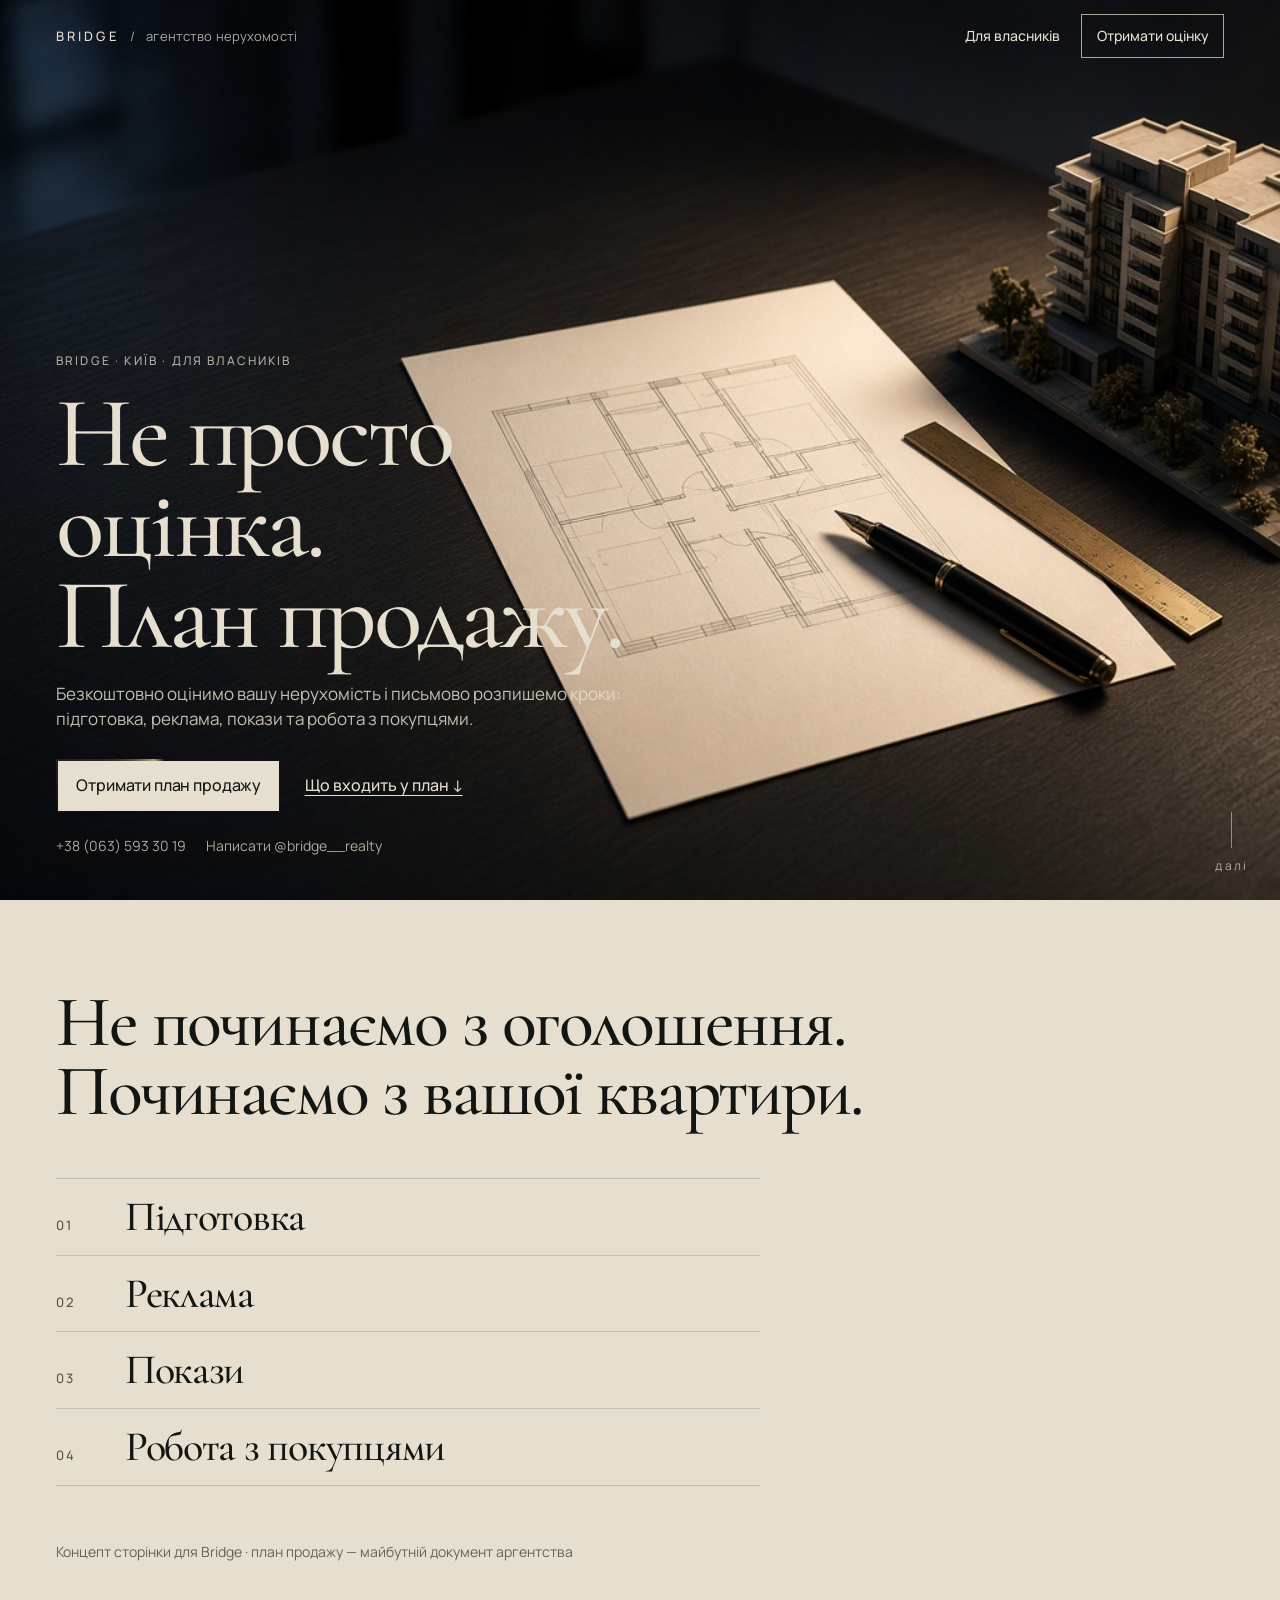
==== hero-v2/index.html @ 0cbc0e6b "Add the owner hero prototype in hero-v2. Use the supplied concept still as the full-bleed scene, wit" ====
<!DOCTYPE html>
<html lang="uk">
  <head>
    <meta charset="utf-8">
    <meta name="viewport" content="width=device-width, initial-scale=1">
    <meta name="robots" content="noindex">
    <meta name="theme-color" content="#0f1310">
    <title>Bridge — план продажу для власників</title>
    <link rel="stylesheet" href="styles.css">
  </head>
  <body>
    <a class="skip" href="#content">До змісту</a>
    <main id="content">
      <section class="hero" aria-labelledby="hero-title">
        <div class="hero-media">
          <img
            src="bridge-owner-plan-concept.jpg"
            width="1280"
            height="720"
            alt="Концептуальний натюрморт на темному столі: аркуш із кресленням, ручка, лінійка та макет. Не об’єкт і не звіт Bridge."
            decoding="async">
        </div>

        <header class="top">
          <a class="brand" href="#content">
            <span class="wordmark">BRIDGE</span>
            <span class="slash" aria-hidden="true">/</span>
            <span class="brand-role">агентство нерухомості</span>
          </a>
          <nav class="desk-nav" aria-label="Для власників">
            <a href="#plan">Для власників</a>
            <a class="ghost" href="tel:+380635933019">Отримати оцінку</a>
          </nav>
          <button class="menu-toggle" type="button" aria-expanded="false" aria-controls="owner-menu">
            Меню
          </button>
        </header>

        <div class="hero-copy">
          <p class="kicker">BRIDGE · КИЇВ · ДЛЯ ВЛАСНИКІВ</p>
          <h1 id="hero-title">
            <span class="line">Не просто</span>
            <span class="line">оцінка.</span>
            <span class="line">План <br class="only-narrow">продажу.</span>
          </h1>
          <p class="lede">Безкоштовно оцінимо вашу нерухомість і письмово розпишемо кроки: підготовка, реклама, покази та робота з покупцями.</p>
          <div class="actions">
            <a class="orbit" href="tel:+380635933019">
              <span class="orbit-spin" aria-hidden="true"></span>
              <span class="orbit-label">Отримати план продажу</span>
            </a>
            <a class="down" href="#plan">Що входить у план ↓</a>
          </div>
          <p class="quiet">
            <a href="tel:+380635933019">+38 (063) 593 30 19</a>
            <a href="https://www.instagram.com/bridge__realty/" rel="noopener noreferrer">Написати @bridge__realty</a>
          </p>
        </div>

        <a class="nudge" href="#plan">
          <span class="nudge-line" aria-hidden="true"></span>
          далі
        </a>
      </section>

      <section class="opening" id="plan" aria-labelledby="plan-title">
        <h2 id="plan-title">Не починаємо з оголошення.<br>Починаємо з вашої квартири.</h2>
        <ol class="steps">
          <li><span>01</span>Підготовка</li>
          <li><span>02</span>Реклама</li>
          <li><span>03</span>Покази</li>
          <li><span>04</span>Робота з покупцями</li>
        </ol>
        <p class="concept">Концепт сторінки для Bridge · план продажу — майбутній документ аргентства</p>
      </section>
    </main>

    <div id="owner-menu" class="drawer" hidden>
      <div class="drawer-bar">
        <span class="wordmark">BRIDGE</span>
        <button type="button" data-close>Закрити</button>
      </div>
        <nav aria-label="Меню власника">
        <a href="#plan">Для власників</a>
        <a href="tel:+380635933019">Отримати оцінку</a>
        <a class="fine" href="tel:+380635933019">+38 (063) 593 30 19</a>
        <a class="fine" href="https://www.instagram.com/bridge__realty/" rel="noopener noreferrer">Написати @bridge__realty</a>
      </nav>
      <p class="concept">Концепт сторінки для Bridge · план продажу — майбутній документ аргентства</p>
    </div>

    <script>
      (function () {
        var btn = document.querySelector(".menu-toggle");
        var drawer = document.getElementById("owner-menu");
        if (!btn || !drawer) return;
        var closeBtn = drawer.querySelector("[data-close]");

        function nodes() {
          return drawer.querySelectorAll("a, button");
        }

        function openMenu() {
          drawer.hidden = false;
          btn.setAttribute("aria-expanded", "true");
          document.body.classList.add("menu-open");
          closeBtn.focus();
        }

        function closeMenu() {
          if (drawer.hidden) return;
          drawer.hidden = true;
          btn.setAttribute("aria-expanded", "false");
          document.body.classList.remove("menu-open");
          btn.focus();
        }

        btn.addEventListener("click", function () {
          if (drawer.hidden) openMenu();
          else closeMenu();
        });

        closeBtn.addEventListener("click", closeMenu);

        drawer.addEventListener("click", function (event) {
          if (event.target.closest("a")) closeMenu();
        });

        document.addEventListener("keydown", function (event) {
          if (event.key === "Escape") {
            closeMenu();
            return;
          }
          if (drawer.hidden || event.key !== "Tab") return;
          var list = nodes();
          if (!list.length) return;
          var first = list[0];
          var last = list[list.length - 1];
          if (event.shiftKey && document.activeElement === first) {
            event.preventDefault();
            last.focus();
          } else if (!event.shiftKey && document.activeElement === last) {
            event.preventDefault();
            first.focus();
          }
        });
      })();
    </script>
  </body>
</html>
---- hero-v2/styles.css ----
@font-face {
  font-family: "Cormorant Garamond";
  font-style: normal;
  font-weight: 500 600;
  font-display: swap;
  src: url("../assets/fonts/cormorant-cyrillic-ext.woff2") format("woff2");
  unicode-range: U+0460-052F, U+1C80-1C8A, U+20B4, U+2DE0-2DFF, U+A640-A69F, U+FE2E-FE2F;
}

@font-face {
  font-family: "Cormorant Garamond";
  font-style: normal;
  font-weight: 500 600;
  font-display: swap;
  src: url("../assets/fonts/cormorant-cyrillic.woff2") format("woff2");
  unicode-range: U+0301, U+0400-045F, U+0490-0491, U+04B0-04B1, U+2116;
}

@font-face {
  font-family: "Cormorant Garamond";
  font-style: normal;
  font-weight: 500 600;
  font-display: swap;
  src: url("../assets/fonts/cormorant-latin.woff2") format("woff2");
  unicode-range: U+0000-00FF, U+0131, U+0152-0153, U+02BB-02BC, U+02C6, U+02DA, U+02DC, U+0304, U+0308, U+0329, U+2000-206F, U+20AC, U+2122, U+2191, U+2193, U+2212, U+2215, U+FEFF, U+FFFD;
}

@font-face {
  font-family: Manrope;
  font-style: normal;
  font-weight: 400 600;
  font-display: swap;
  src: url("../assets/fonts/manrope-cyrillic-ext.woff2") format("woff2");
  unicode-range: U+0460-052F, U+1C80-1C8A, U+20B4, U+2DE0-2DFF, U+A640-A69F, U+FE2E-FE2F;
}

@font-face {
  font-family: Manrope;
  font-style: normal;
  font-weight: 400 600;
  font-display: swap;
  src: url("../assets/fonts/manrope-cyrillic.woff2") format("woff2");
  unicode-range: U+0301, U+0400-045F, U+0490-0491, U+04B0-04B1, U+2116;
}

@font-face {
  font-family: Manrope;
  font-style: normal;
  font-weight: 400 600;
  font-display: swap;
  src: url("../assets/fonts/manrope-latin.woff2") format("woff2");
  unicode-range: U+0000-00FF, U+0131, U+0152-0153, U+02BB-02BC, U+02C6, U+02DA, U+02DC, U+0304, U+0308, U+0329, U+2000-206F, U+20AC, U+2122, U+2191, U+2193, U+2212, U+2215, U+FEFF, U+FFFD;
}

:root {
  --bg: #0f1310;
  --bg-deep: #111613;
  --bone: #e6dfcf;
  --bone-dim: rgba(230, 223, 207, 0.74);
  --brass: #b7a078;
  --ink: #111613;
  --paper: #e6dfcf;
  --header: 4.5rem;
}

*,
*::before,
*::after {
  box-sizing: border-box;
}

html {
  scroll-behavior: smooth;
  overflow-x: clip;
  background: var(--bg);
}

body {
  margin: 0;
  overflow-x: clip;
  background: var(--bg);
  color: var(--bone);
  font-family: Manrope, "Noto Sans", sans-serif;
  font-size: 16px;
  font-weight: 400;
  line-height: 1.45;
  text-rendering: optimizeLegibility;
  -webkit-text-size-adjust: 100%;
}

body.menu-open {
  overflow: hidden;
}

::selection {
  background: var(--brass);
  color: var(--bg-deep);
}

:focus-visible {
  outline: 2px solid var(--brass);
  outline-offset: 3px;
}

img {
  max-width: 100%;
  display: block;
}

a {
  color: inherit;
}

h1,
h2,
p {
  margin: 0;
}

.skip {
  position: absolute;
  left: 1rem;
  top: 0;
  transform: translateY(-140%);
  background: var(--bone);
  color: var(--bg-deep);
  padding: 0.45rem 0.7rem;
  z-index: 30;
}

.skip:focus {
  transform: none;
}

.only-narrow {
  display: none;
}

.hero {
  position: relative;
  min-height: 100svh;
  display: flex;
  flex-direction: column;
  justify-content: flex-end;
  overflow: clip;
  background: var(--bg);
}

.hero-media {
  position: absolute;
  inset: 0;
}

.hero-media img {
  width: 100%;
  height: 100%;
  object-fit: cover;
  object-position: 100% 50%;
}

.top {
  position: absolute;
  top: 0;
  left: 0;
  right: 0;
  z-index: 4;
  display: flex;
  align-items: center;
  justify-content: space-between;
  gap: 1rem;
  min-height: var(--header);
  padding: 0.85rem 3.5rem;
}

.brand {
  display: flex;
  align-items: baseline;
  gap: 0.7rem;
  text-decoration: none;
  color: var(--bone);
  min-width: 0;
}

.wordmark {
  font-family: Manrope, sans-serif;
  font-weight: 500;
  font-size: 13px;
  letter-spacing: 0.24em;
  color: var(--bone);
}

.slash,
.brand-role {
  font-family: Manrope, sans-serif;
  font-size: 13px;
  font-weight: 400;
  letter-spacing: 0.01em;
  color: var(--bone-dim);
}

.desk-nav {
  display: flex;
  align-items: center;
  gap: 1.35rem;
  font-family: Manrope, sans-serif;
  font-size: 14px;
  font-weight: 500;
}

.desk-nav a {
  text-decoration: none;
}

.ghost {
  display: inline-flex;
  align-items: center;
  justify-content: center;
  min-height: 44px;
  padding: 0.45rem 0.9rem;
  border: 1px solid rgba(230, 223, 207, 0.72);
  color: var(--bone);
}

.ghost:hover {
  border-color: var(--brass);
  color: var(--brass);
}

.menu-toggle {
  display: none;
  min-height: 44px;
  padding: 0.4rem 0.85rem;
  border: 1px solid rgba(230, 223, 207, 0.72);
  background: transparent;
  color: var(--bone);
  font: 500 14px/1 Manrope, sans-serif;
  cursor: pointer;
}

.hero-copy {
  position: relative;
  z-index: 2;
  width: min(44rem, calc(100% - 6.5rem));
  padding: 0 0 2.75rem 3.5rem;
}

.kicker {
  margin-bottom: 1.15rem;
  font-family: Manrope, sans-serif;
  font-size: 12px;
  font-weight: 500;
  letter-spacing: 0.18em;
  color: var(--bone-dim);
}

.hero h1 {
  display: flex;
  flex-direction: column;
  align-items: flex-start;
  font-family: "Cormorant Garamond", Georgia, serif;
  font-weight: 500;
  font-size: 100px;
  line-height: 0.91;
  letter-spacing: -0.03em;
  color: var(--bone);
}

.hero h1 .line {
  display: block;
  white-space: nowrap;
}

.lede {
  max-width: 36rem;
  margin-top: 1.35rem;
  font-family: Manrope, sans-serif;
  font-size: 17px;
  font-weight: 400;
  line-height: 1.45;
  color: rgba(230, 223, 207, 0.84);
}

.actions {
  display: flex;
  flex-wrap: wrap;
  align-items: center;
  gap: 1rem 1.45rem;
  margin-top: 1.7rem;
}

.orbit {
  position: relative;
  display: inline-grid;
  isolation: isolate;
  padding: 1px;
  overflow: hidden;
  text-decoration: none;
  color: var(--bg-deep);
  max-width: 100%;
}

.orbit-spin {
  position: absolute;
  inset: -160%;
  background: conic-gradient(
    from 0deg,
    transparent 0deg 250deg,
    rgba(183, 160, 120, 0.2) 294deg,
    #b7a078 330deg,
    transparent 352deg 360deg
  );
  animation: orbit-spin 4.8s linear infinite;
}

.orbit-label {
  position: relative;
  z-index: 1;
  display: block;
  margin: 1px;
  background: var(--bone);
  color: var(--bg-deep);
  padding: 0.95rem 1.15rem;
  font-family: Manrope, sans-serif;
  font-weight: 500;
  font-size: 16px;
  letter-spacing: -0.01em;
  line-height: 1.2;
  text-align: center;
}

.orbit:hover .orbit-label {
  background: #f3ecdf;
}

.down {
  font-family: Manrope, sans-serif;
  font-size: 16px;
  font-weight: 500;
  color: var(--bone);
  text-underline-offset: 0.28em;
  text-decoration-thickness: 1px;
}

.quiet {
  display: flex;
  flex-wrap: wrap;
  gap: 0.45rem 1.25rem;
  margin-top: 1.45rem;
  font-family: Manrope, sans-serif;
  font-size: 14px;
  color: var(--bone-dim);
}

.quiet a {
  text-decoration: none;
  text-underline-offset: 0.22em;
}

.quiet a:hover {
  color: var(--bone);
  text-decoration: underline;
}

.nudge {
  position: absolute;
  right: 2rem;
  bottom: 1.6rem;
  z-index: 3;
  display: flex;
  flex-direction: column;
  align-items: center;
  gap: 0.55rem;
  color: rgba(230, 223, 207, 0.72);
  font-family: Manrope, sans-serif;
  font-size: 12px;
  letter-spacing: 0.18em;
  text-decoration: none;
}

.nudge-line {
  width: 1px;
  height: 2.25rem;
  background: rgba(230, 223, 207, 0.55);
}

.opening {
  background: var(--paper);
  color: var(--ink);
  padding: 5.5rem 3.5rem 3rem;
}

.opening h2 {
  max-width: 14em;
  font-family: "Cormorant Garamond", Georgia, serif;
  font-weight: 500;
  font-size: 72px;
  line-height: 0.96;
  letter-spacing: -0.03em;
}

.steps {
  list-style: none;
  margin: 3.25rem 0 0;
  padding: 0;
  max-width: 44rem;
}

.steps li {
  display: grid;
  grid-template-columns: 3.2rem 1fr;
  column-gap: 1.1rem;
  align-items: baseline;
  padding: 1.05rem 0;
  border-top: 1px solid rgba(17, 22, 19, 0.16);
  font-family: "Cormorant Garamond", Georgia, serif;
  font-weight: 500;
  font-size: 42px;
  letter-spacing: -0.03em;
  line-height: 1;
}

.steps li:last-child {
  border-bottom: 1px solid rgba(17, 22, 19, 0.16);
}

.steps span {
  font-family: Manrope, sans-serif;
  font-size: 13px;
  font-weight: 500;
  letter-spacing: 0.14em;
  color: #5e5344;
}

.concept {
  max-width: 38rem;
  margin-top: 3.5rem;
  font-family: Manrope, sans-serif;
  font-size: 14px;
  line-height: 1.45;
  color: rgba(17, 22, 19, 0.62);
}

.drawer[hidden] {
  display: none;
}

.drawer {
  position: fixed;
  inset: 0;
  z-index: 20;
  display: flex;
  flex-direction: column;
  gap: 1.75rem;
  padding: 1.1rem 1.25rem 1.75rem;
  background: var(--bg-deep);
  color: var(--bone);
}

.drawer-bar {
  display: flex;
  align-items: center;
  justify-content: space-between;
}

.drawer-bar button {
  min-height: 44px;
  padding: 0.4rem 0.85rem;
  border: 1px solid rgba(230, 223, 207, 0.72);
  background: transparent;
  color: var(--bone);
  font: 500 14px/1 Manrope, sans-serif;
  cursor: pointer;
}

.drawer nav {
  display: flex;
  flex-direction: column;
  align-items: flex-start;
  gap: 0.85rem;
}

.drawer nav a {
  font-family: "Cormorant Garamond", Georgia, serif;
  font-weight: 500;
  font-size: 36px;
  line-height: 1.05;
  letter-spacing: -0.03em;
  text-decoration: none;
}

.drawer nav a.fine {
  font-family: Manrope, sans-serif;
  font-size: 16px;
  font-weight: 500;
  letter-spacing: 0;
  color: var(--bone-dim);
}

.drawer .concept {
  margin-top: auto;
  color: rgba(230, 223, 207, 0.66);
}

@keyframes orbit-spin {
  to {
    transform: rotate(1turn);
  }
}

@media (max-width: 1100px) {
  .hero h1 {
    font-size: 96px;
  }
}

@media (max-width: 720px) {
  .only-narrow {
    display: inline;
  }

  .top {
    padding: 0.7rem 1.15rem;
  }

  .brand-role,
  .slash,
  .desk-nav,
  .nudge {
    display: none;
  }

  .menu-toggle {
    display: inline-flex;
    align-items: center;
  }

  .hero {
    justify-content: flex-start;
  }

  .hero-media img {
    object-position: 36% 50%;
  }

  .hero-copy {
    width: auto;
    max-width: 18.5rem;
    padding: 5.4rem 1.15rem 2rem;
  }

  .kicker {
    margin-bottom: 0.85rem;
    letter-spacing: 0.12em;
  }

  .hero h1 {
    font-size: 64px;
  }

  .lede {
    margin-top: 1rem;
    font-size: 16px;
  }

  .actions {
    align-items: flex-start;
    margin-top: 1.25rem;
  }

  .opening {
    padding: 3.5rem 1.15rem 2.25rem;
  }

  .opening h2 {
    font-size: 40px;
  }

  .steps {
    margin-top: 2rem;
  }

  .steps li {
    font-size: 32px;
    padding: 0.85rem 0;
  }

  .concept {
    margin-top: 2.25rem;
  }
}

@media (prefers-reduced-motion: reduce) {
  html {
    scroll-behavior: auto;
  }

  .orbit-spin {
    display: none;
  }

  .orbit-label {
    box-shadow: inset 0 0 0 1px var(--brass);
  }
}
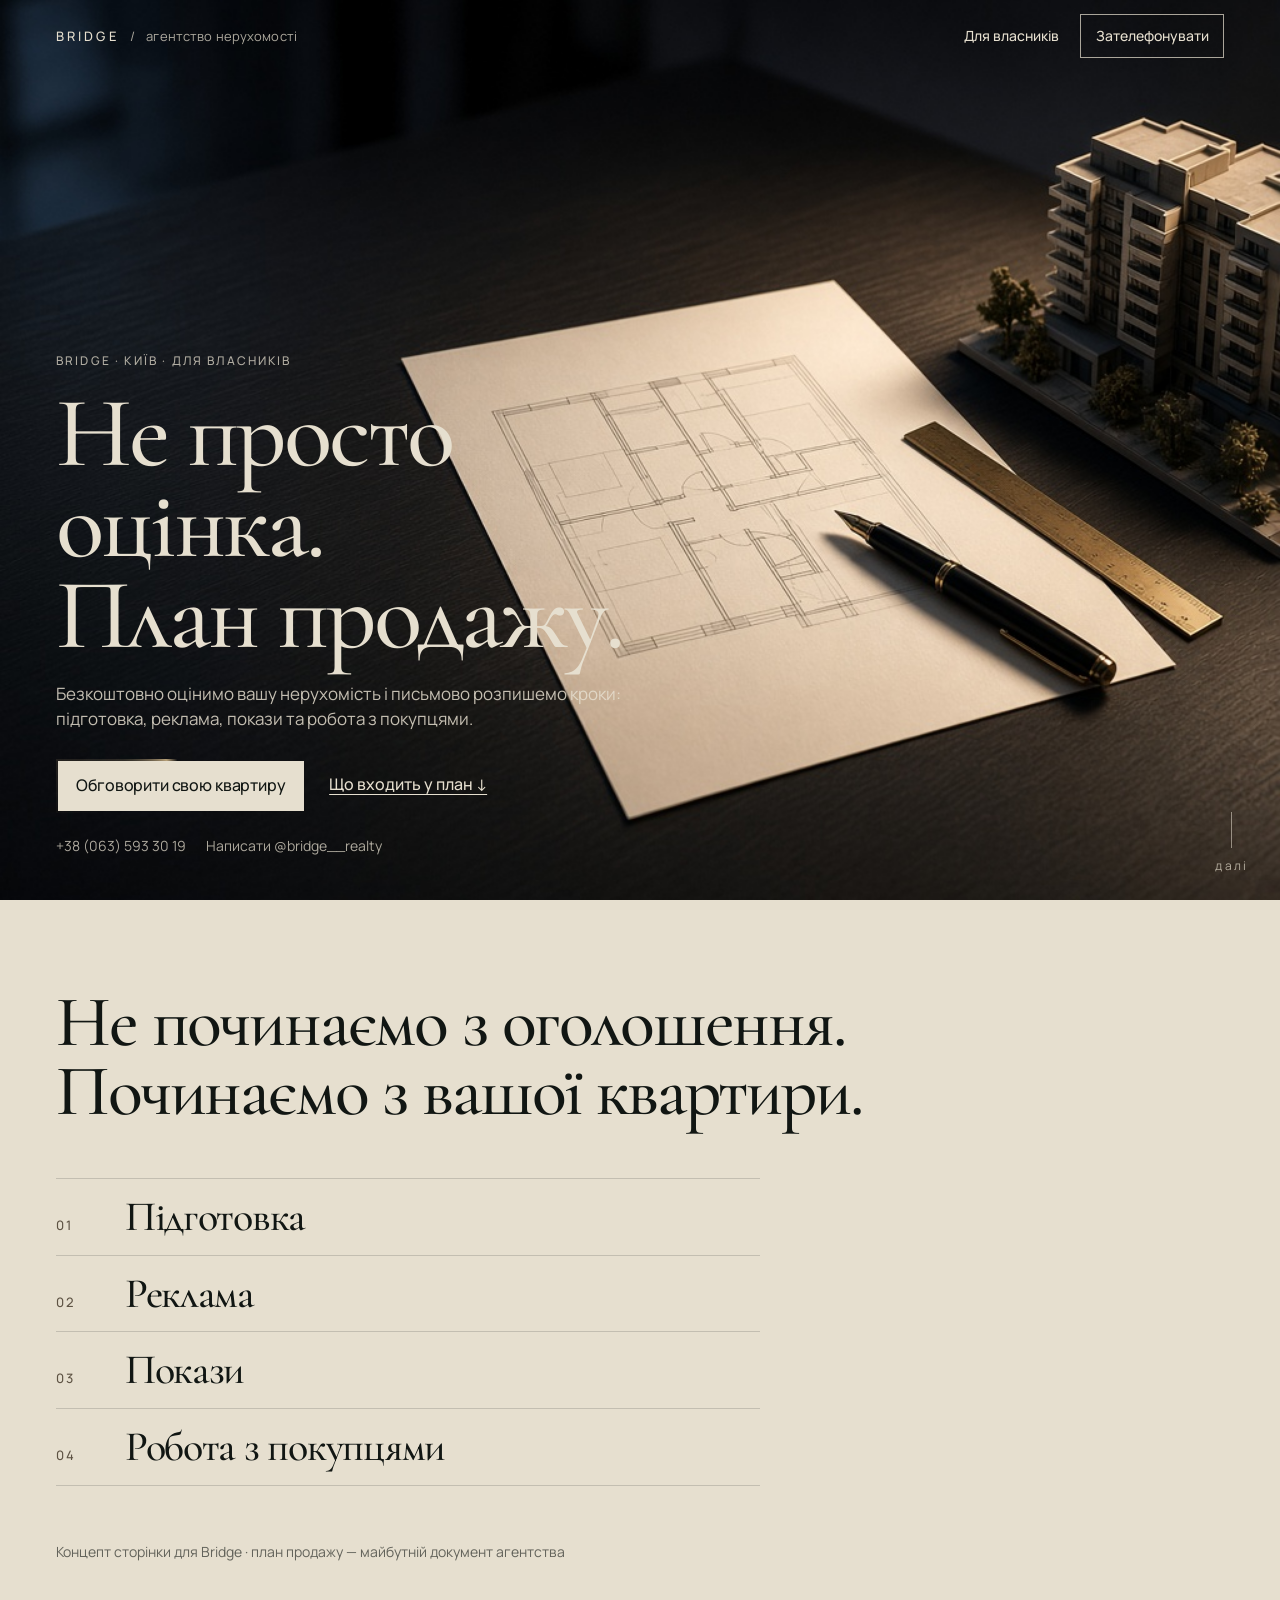
==== commit 48155a37: "Make the owner hero open a real contact step and add an offline file. The main action reveals the ph" ====
--- a/hero-v2/index.html
+++ b/hero-v2/index.html
@@ -29,7 +29,7 @@
           </a>
           <nav class="desk-nav" aria-label="Для власників">
             <a href="#plan">Для власників</a>
-            <a class="ghost" href="tel:+380635933019">Отримати оцінку</a>
+            <a class="ghost" href="tel:+380635933019">Зателефонувати</a>
           </nav>
           <button class="menu-toggle" type="button" aria-expanded="false" aria-controls="owner-menu">
             Меню
@@ -45,10 +45,20 @@
           </h1>
           <p class="lede">Безкоштовно оцінимо вашу нерухомість і письмово розпишемо кроки: підготовка, реклама, покази та робота з покупцями.</p>
           <div class="actions">
-            <a class="orbit" href="tel:+380635933019">
-              <span class="orbit-spin" aria-hidden="true"></span>
-              <span class="orbit-label">Отримати план продажу</span>
-            </a>
+            <details class="contact-reveal">
+              <summary class="orbit">
+                <span class="orbit-spin" aria-hidden="true"></span>
+                <span class="orbit-label">Обговорити свою квартиру</span>
+              </summary>
+              <div class="contact-panel">
+                <p class="contact-title">Почнемо з вашої квартири</p>
+                <p>Розкажіть про неї агенту — ми обговоримо оцінку і письмовий план продажу.</p>
+                <div class="choices">
+                  <a href="tel:+380635933019">Телефон · +38 (063) 593 30 19</a>
+                  <a href="https://www.instagram.com/bridge__realty/" target="_blank" rel="noopener">Instagram · @bridge__realty<span class="sr">, відкриється в новій вкладці</span></a>
+                </div>
+              </div>
+            </details>
             <a class="down" href="#plan">Що входить у план ↓</a>
           </div>
           <p class="quiet">
@@ -71,7 +81,7 @@
           <li><span>03</span>Покази</li>
           <li><span>04</span>Робота з покупцями</li>
         </ol>
-        <p class="concept">Концепт сторінки для Bridge · план продажу — майбутній документ аргентства</p>
+        <p class="concept">Концепт сторінки для Bridge · план продажу — майбутній документ агентства</p>
       </section>
     </main>
 
@@ -82,11 +92,11 @@
       </div>
         <nav aria-label="Меню власника">
         <a href="#plan">Для власників</a>
-        <a href="tel:+380635933019">Отримати оцінку</a>
+        <a href="tel:+380635933019">Зателефонувати</a>
         <a class="fine" href="tel:+380635933019">+38 (063) 593 30 19</a>
         <a class="fine" href="https://www.instagram.com/bridge__realty/" rel="noopener noreferrer">Написати @bridge__realty</a>
       </nav>
-      <p class="concept">Концепт сторінки для Bridge · план продажу — майбутній документ аргентства</p>
+      <p class="concept">Концепт сторінки для Bridge · план продажу — майбутній документ агентства</p>
     </div>
 
     <script>
@@ -126,9 +136,27 @@
           if (event.target.closest("a")) closeMenu();
         });
 
+        var reveal = document.querySelector(".contact-reveal");
+        var summary = reveal ? reveal.querySelector("summary") : null;
+
+        function closeReveal() {
+          if (!reveal || !reveal.open) return;
+          reveal.open = false;
+          if (summary) summary.focus();
+        }
+
+        if (reveal) {
+          reveal.addEventListener("toggle", function () {
+            if (!reveal.open) return;
+            var panel = reveal.querySelector(".contact-panel");
+            if (panel) panel.scrollIntoView({ block: "nearest", inline: "nearest" });
+          });
+        }
+
         document.addEventListener("keydown", function (event) {
           if (event.key === "Escape") {
-            closeMenu();
+            if (!drawer.hidden) closeMenu();
+            else closeReveal();
             return;
           }
           if (drawer.hidden || event.key !== "Tab") return;
--- a/hero-v2/styles.css
+++ b/hero-v2/styles.css
@@ -283,9 +283,83 @@
 .actions {
   display: flex;
   flex-wrap: wrap;
-  align-items: center;
+  align-items: flex-start;
   gap: 1rem 1.45rem;
   margin-top: 1.7rem;
+}
+
+.contact-reveal {
+  max-width: 100%;
+}
+
+.contact-reveal summary {
+  list-style: none;
+  cursor: pointer;
+}
+
+.contact-reveal summary::-webkit-details-marker {
+  display: none;
+}
+
+.contact-reveal summary:focus-visible {
+  outline: none;
+}
+
+.contact-reveal summary:focus-visible .orbit-label {
+  outline: 2px solid var(--brass);
+  outline-offset: -5px;
+}
+
+.contact-panel {
+  width: min(22rem, 100%);
+  margin-top: 0.75rem;
+  padding: 0.95rem 1rem 1rem;
+  background: var(--bone);
+  color: var(--ink);
+}
+
+.contact-title {
+  font-family: "Cormorant Garamond", Georgia, serif;
+  font-weight: 500;
+  font-size: 28px;
+  line-height: 1;
+  letter-spacing: -0.03em;
+}
+
+.contact-panel p + p {
+  margin-top: 0.45rem;
+  font-family: Manrope, sans-serif;
+  font-size: 15px;
+  font-weight: 400;
+  line-height: 1.45;
+}
+
+.choices {
+  display: flex;
+  flex-direction: column;
+  align-items: flex-start;
+  gap: 0.5rem;
+  margin-top: 0.9rem;
+}
+
+.choices a {
+  font-family: Manrope, sans-serif;
+  font-size: 15px;
+  font-weight: 500;
+  color: var(--ink);
+  text-underline-offset: 0.2em;
+}
+
+.sr {
+  position: absolute;
+  width: 1px;
+  height: 1px;
+  padding: 0;
+  margin: -1px;
+  overflow: hidden;
+  clip: rect(0, 0, 0, 0);
+  white-space: nowrap;
+  border: 0;
 }
 
 .orbit {
@@ -333,6 +407,7 @@
 }
 
 .down {
+  margin-top: 0.85rem;
   font-family: Manrope, sans-serif;
   font-size: 16px;
   font-weight: 500;
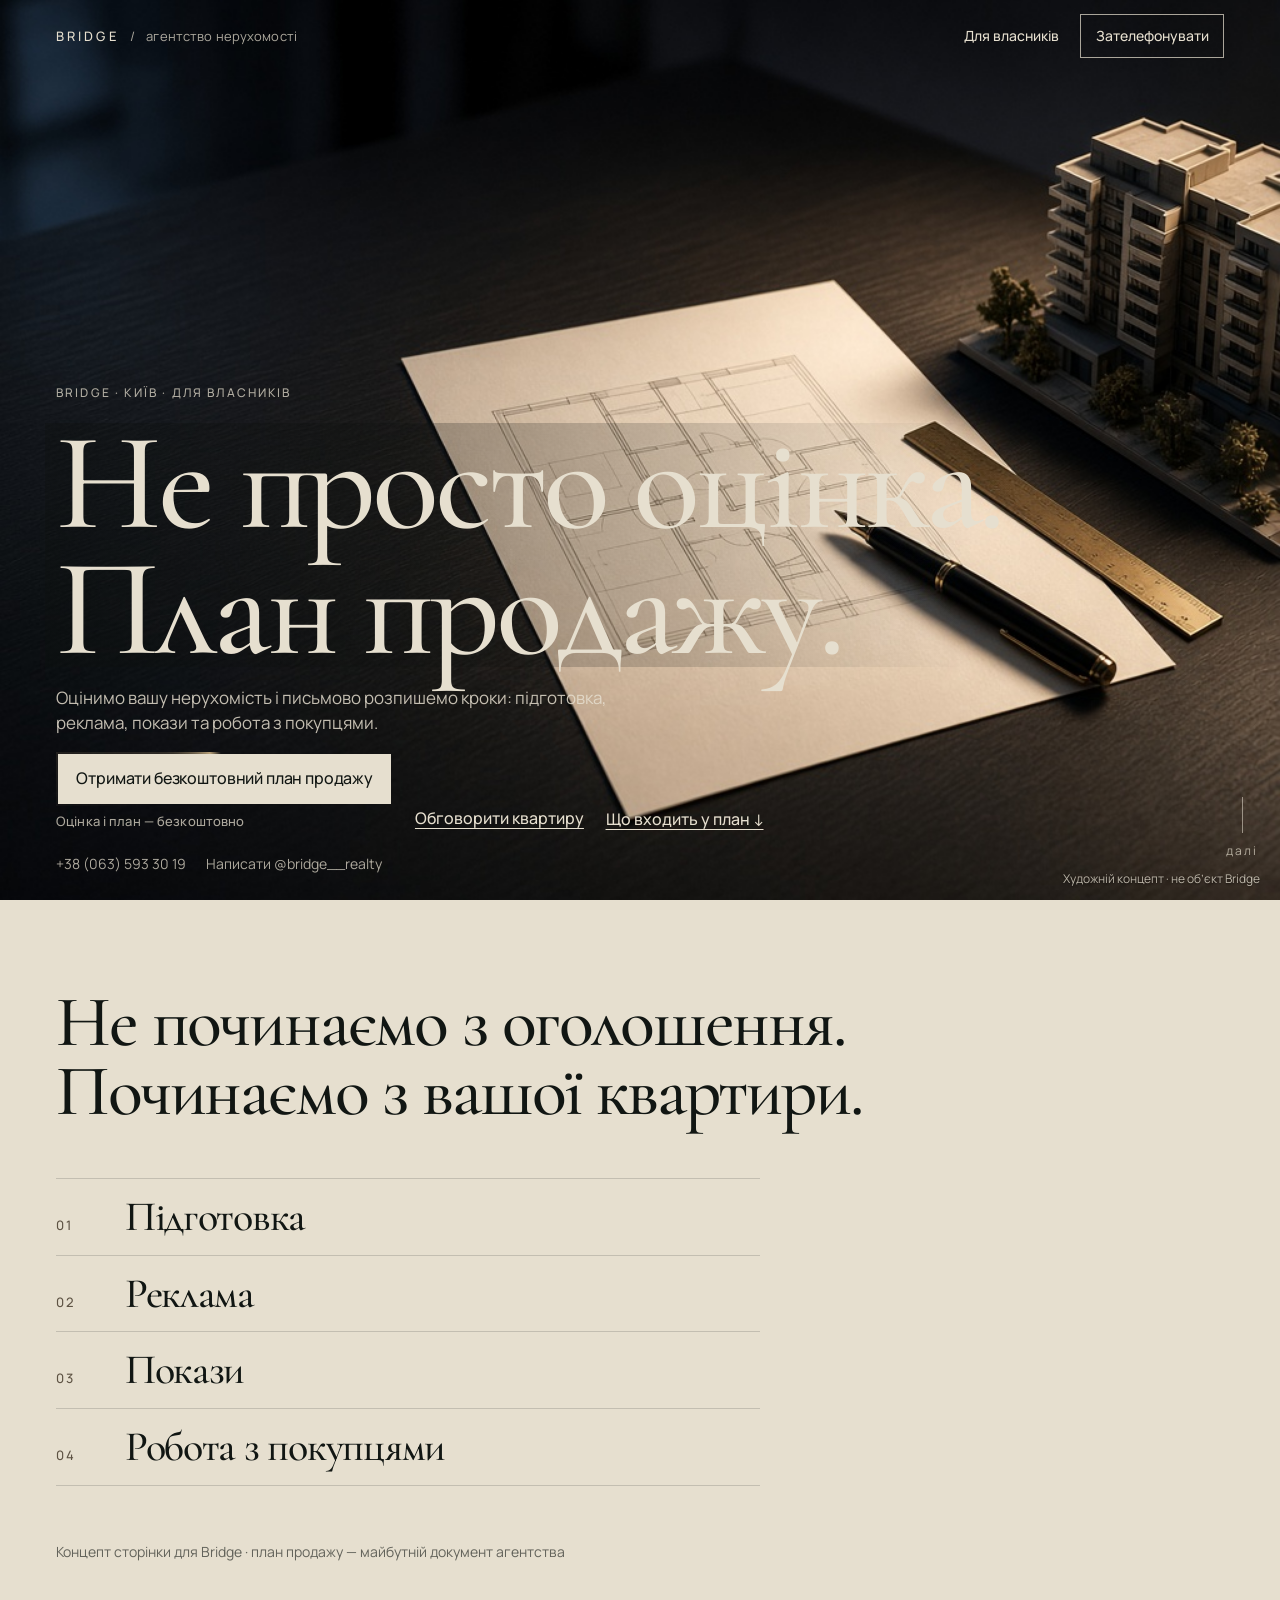
==== commit 0e85fbda: "Widen the owner headline to two measured lines and rename the plan action. The desktop title is two " ====
--- a/hero-v2/index.html
+++ b/hero-v2/index.html
@@ -39,27 +39,30 @@
         <div class="hero-copy">
           <p class="kicker">BRIDGE · КИЇВ · ДЛЯ ВЛАСНИКІВ</p>
           <h1 id="hero-title">
-            <span class="line">Не просто</span>
-            <span class="line">оцінка.</span>
-            <span class="line">План <br class="only-narrow">продажу.</span>
+            <span class="line wide">Не просто оцінка.</span>
+            <span class="line narrow">Не просто</span>
+            <span class="line narrow">оцінка.</span>
+            <span class="line">План продажу.</span>
           </h1>
-          <p class="lede">Безкоштовно оцінимо вашу нерухомість і письмово розпишемо кроки: підготовка, реклама, покази та робота з покупцями.</p>
+          <p class="lede">Оцінимо вашу нерухомість і письмово розпишемо кроки: підготовка, реклама, покази та робота з покупцями.</p>
           <div class="actions">
-            <details class="contact-reveal">
-              <summary class="orbit">
+            <div class="offer-block">
+              <button type="button" class="orbit" id="open-contact" aria-expanded="false" aria-controls="contact-step">
                 <span class="orbit-spin" aria-hidden="true"></span>
-                <span class="orbit-label">Обговорити свою квартиру</span>
-              </summary>
-              <div class="contact-panel">
-                <p class="contact-title">Почнемо з вашої квартири</p>
-                <p>Розкажіть про неї агенту — ми обговоримо оцінку і письмовий план продажу.</p>
-                <div class="choices">
-                  <a href="tel:+380635933019">Телефон · +38 (063) 593 30 19</a>
-                  <a href="https://www.instagram.com/bridge__realty/" target="_blank" rel="noopener">Instagram · @bridge__realty<span class="sr">, відкриється в новій вкладці</span></a>
-                </div>
-              </div>
-            </details>
+                <span class="orbit-label">Отримати безкоштовний план продажу</span>
+              </button>
+              <p class="offer-note">Оцінка і план — безкоштовно</p>
+            </div>
+            <button type="button" class="text-open" data-open-contact>Обговорити квартиру</button>
             <a class="down" href="#plan">Що входить у план ↓</a>
+          </div>
+          <div id="contact-step" class="contact-panel" hidden>
+            <p class="contact-title">Почнемо з вашої квартири</p>
+            <p>Розкажіть про неї агенту — ми обговоримо оцінку і план продажу.</p>
+            <div class="choices">
+              <a href="tel:+380635933019">Зателефонувати · +38 (063) 593 30 19</a>
+              <a href="https://www.instagram.com/bridge__realty/" target="_blank" rel="noopener">Написати в Instagram · @bridge__realty<span class="sr">, відкриється в новій вкладці</span></a>
+            </div>
           </div>
           <p class="quiet">
             <a href="tel:+380635933019">+38 (063) 593 30 19</a>
@@ -67,6 +70,7 @@
           </p>
         </div>
 
+        <p class="art-note">Художній концепт · не об’єкт Bridge</p>
         <a class="nudge" href="#plan">
           <span class="nudge-line" aria-hidden="true"></span>
           далі
@@ -92,6 +96,7 @@
       </div>
         <nav aria-label="Меню власника">
         <a href="#plan">Для власників</a>
+        <button type="button" data-open-contact>Отримати безкоштовний план продажу</button>
         <a href="tel:+380635933019">Зателефонувати</a>
         <a class="fine" href="tel:+380635933019">+38 (063) 593 30 19</a>
         <a class="fine" href="https://www.instagram.com/bridge__realty/" rel="noopener noreferrer">Написати @bridge__realty</a>
@@ -136,27 +141,49 @@
           if (event.target.closest("a")) closeMenu();
         });
 
-        var reveal = document.querySelector(".contact-reveal");
-        var summary = reveal ? reveal.querySelector("summary") : null;
-
-        function closeReveal() {
-          if (!reveal || !reveal.open) return;
-          reveal.open = false;
-          if (summary) summary.focus();
-        }
-
-        if (reveal) {
-          reveal.addEventListener("toggle", function () {
-            if (!reveal.open) return;
-            var panel = reveal.querySelector(".contact-panel");
-            if (panel) panel.scrollIntoView({ block: "nearest", inline: "nearest" });
+        var panel = document.getElementById("contact-step");
+        var opener = document.getElementById("open-contact");
+
+        function setOpen(next) {
+          if (!panel || !opener) return;
+          panel.hidden = !next;
+          opener.setAttribute("aria-expanded", next ? "true" : "false");
+          document.querySelectorAll("[data-open-contact]").forEach(function (el) {
+            el.setAttribute("aria-expanded", next ? "true" : "false");
           });
         }
+
+        function openContact(focusInside) {
+          setOpen(true);
+          var target = focusInside ? panel.querySelector("a") : opener;
+          if (panel) panel.scrollIntoView({ block: "nearest", inline: "nearest" });
+          if (target) target.focus();
+        }
+
+        function closeContact() {
+          if (!panel || panel.hidden) return;
+          setOpen(false);
+          if (opener) opener.focus();
+        }
+
+        if (opener) {
+          opener.addEventListener("click", function () {
+            if (panel.hidden) openContact(false);
+            else closeContact();
+          });
+        }
+
+        document.querySelectorAll("[data-open-contact]").forEach(function (el) {
+          el.addEventListener("click", function () {
+            if (!drawer.hidden) closeMenu();
+            openContact(true);
+          });
+        });
 
         document.addEventListener("keydown", function (event) {
           if (event.key === "Escape") {
             if (!drawer.hidden) closeMenu();
-            else closeReveal();
+            else closeContact();
             return;
           }
           if (drawer.hidden || event.key !== "Tab") return;
--- a/hero-v2/styles.css
+++ b/hero-v2/styles.css
@@ -240,8 +240,8 @@
 .hero-copy {
   position: relative;
   z-index: 2;
-  width: min(44rem, calc(100% - 6.5rem));
-  padding: 0 0 2.75rem 3.5rem;
+  width: min(1180px, calc(100% - 4.5rem));
+  padding: 0 0 1.6rem 3.5rem;
 }
 
 .kicker {
@@ -254,15 +254,31 @@
 }
 
 .hero h1 {
+  position: relative;
+  z-index: 1;
   display: flex;
   flex-direction: column;
   align-items: flex-start;
+  width: max-content;
+  max-width: 100%;
   font-family: "Cormorant Garamond", Georgia, serif;
   font-weight: 500;
-  font-size: 100px;
+  font-size: clamp(86px, 10.8333vw, 168px);
   line-height: 0.91;
   letter-spacing: -0.03em;
   color: var(--bone);
+}
+
+.hero h1::before {
+  content: "";
+  position: absolute;
+  z-index: -1;
+  left: -0.08em;
+  right: 0.2em;
+  top: 0.02em;
+  bottom: 0.04em;
+  background: linear-gradient(90deg, rgba(12, 15, 13, 0.34) 0%, rgba(12, 15, 13, 0.16) 68%, transparent 100%);
+  pointer-events: none;
 }
 
 .hero h1 .line {
@@ -270,9 +286,13 @@
   white-space: nowrap;
 }
 
+.hero h1 .narrow {
+  display: none;
+}
+
 .lede {
-  max-width: 36rem;
-  margin-top: 1.35rem;
+  max-width: 38rem;
+  margin-top: 0.85rem;
   font-family: Manrope, sans-serif;
   font-size: 17px;
   font-weight: 400;
@@ -283,31 +303,26 @@
 .actions {
   display: flex;
   flex-wrap: wrap;
+  align-items: flex-end;
+  gap: 0.35rem 1.35rem;
+  margin-top: 1.05rem;
+}
+
+.offer-block {
+  display: flex;
+  flex-direction: column;
   align-items: flex-start;
-  gap: 1rem 1.45rem;
-  margin-top: 1.7rem;
-}
-
-.contact-reveal {
+  gap: 0.4rem;
   max-width: 100%;
 }
 
-.contact-reveal summary {
-  list-style: none;
-  cursor: pointer;
-}
-
-.contact-reveal summary::-webkit-details-marker {
-  display: none;
-}
-
-.contact-reveal summary:focus-visible {
-  outline: none;
-}
-
-.contact-reveal summary:focus-visible .orbit-label {
-  outline: 2px solid var(--brass);
-  outline-offset: -5px;
+.offer-note {
+  margin: 0;
+  font-family: Manrope, sans-serif;
+  font-size: 13px;
+  font-weight: 500;
+  letter-spacing: 0.01em;
+  color: var(--bone-dim);
 }
 
 .contact-panel {
@@ -360,6 +375,15 @@
   clip: rect(0, 0, 0, 0);
   white-space: nowrap;
   border: 0;
+}
+
+button.orbit {
+  border: 0;
+  background: transparent;
+  font: inherit;
+  color: inherit;
+  cursor: pointer;
+  padding: 1px;
 }
 
 .orbit {
@@ -402,12 +426,34 @@
   text-align: center;
 }
 
-.orbit:hover .orbit-label {
+.orbit:hover .orbit-label,
+.orbit:focus-visible .orbit-label {
   background: #f3ecdf;
 }
 
+.orbit:focus-visible {
+  outline: none;
+}
+
+.orbit:focus-visible .orbit-label {
+  outline: 2px solid var(--brass);
+  outline-offset: -5px;
+}
+
+.text-open {
+  margin: 0 0 0.15rem;
+  border: 0;
+  background: none;
+  padding: 0;
+  color: var(--bone);
+  font: 500 16px/1.3 Manrope, sans-serif;
+  text-decoration: underline;
+  text-underline-offset: 0.28em;
+  cursor: pointer;
+}
+
 .down {
-  margin-top: 0.85rem;
+  margin-top: 0;
   font-family: Manrope, sans-serif;
   font-size: 16px;
   font-weight: 500;
@@ -436,10 +482,24 @@
   text-decoration: underline;
 }
 
+.art-note {
+  position: absolute;
+  right: 1.25rem;
+  bottom: 0.85rem;
+  z-index: 4;
+  margin: 0;
+  font-family: Manrope, sans-serif;
+  font-size: 12px;
+  font-weight: 400;
+  line-height: 1.3;
+  color: rgba(230, 223, 207, 0.78);
+  text-shadow: 0 1px 2px rgba(0, 0, 0, 0.55);
+}
+
 .nudge {
   position: absolute;
-  right: 2rem;
-  bottom: 1.6rem;
+  right: 1.35rem;
+  bottom: 2.55rem;
   z-index: 3;
   display: flex;
   flex-direction: column;
@@ -552,15 +612,27 @@
   flex-direction: column;
   align-items: flex-start;
   gap: 0.85rem;
-}
-
-.drawer nav a {
+  width: 100%;
+}
+
+.drawer nav a,
+.drawer nav button {
   font-family: "Cormorant Garamond", Georgia, serif;
   font-weight: 500;
-  font-size: 36px;
+  font-size: 32px;
   line-height: 1.05;
   letter-spacing: -0.03em;
   text-decoration: none;
+  text-align: left;
+}
+
+.drawer nav button {
+  max-width: 100%;
+  border: 0;
+  background: none;
+  padding: 0;
+  color: inherit;
+  cursor: pointer;
 }
 
 .drawer nav a.fine {
@@ -582,19 +654,9 @@
   }
 }
 
-@media (max-width: 1100px) {
-  .hero h1 {
-    font-size: 96px;
-  }
-}
-
 @media (max-width: 720px) {
-  .only-narrow {
-    display: inline;
-  }
-
   .top {
-    padding: 0.7rem 1.15rem;
+    padding: 0.55rem 1.15rem;
   }
 
   .brand-role,
@@ -610,36 +672,86 @@
   }
 
   .hero {
-    justify-content: flex-start;
+    justify-content: flex-end;
   }
 
   .hero-media img {
-    object-position: 36% 50%;
+    object-fit: cover;
+    object-position: 68% center;
   }
 
   .hero-copy {
+    width: 100%;
+    max-width: none;
+    padding: 0 18px 2.15rem;
+  }
+
+  .kicker {
+    margin-bottom: 0.35rem;
+    font-size: 11px;
+    letter-spacing: 0.08em;
+  }
+
+  .hero h1 {
     width: auto;
-    max-width: 18.5rem;
-    padding: 5.4rem 1.15rem 2rem;
-  }
-
-  .kicker {
-    margin-bottom: 0.85rem;
-    letter-spacing: 0.12em;
-  }
-
-  .hero h1 {
-    font-size: 64px;
+    max-width: calc(100vw - 36px);
+    font-size: 54px;
+    line-height: 0.92;
+  }
+
+  .hero h1 .wide {
+    display: none;
+  }
+
+  .hero h1 .narrow {
+    display: block;
   }
 
   .lede {
-    margin-top: 1rem;
-    font-size: 16px;
+    max-width: none;
+    margin-top: 0.45rem;
+    font-size: 15px;
+    text-shadow: 0 1px 8px rgba(8, 10, 9, 0.9);
+  }
+
+  .kicker,
+  .offer-note,
+  .text-open,
+  .down,
+  .quiet a {
+    text-shadow: 0 1px 6px rgba(8, 10, 9, 0.85);
   }
 
   .actions {
+    flex-direction: column;
     align-items: flex-start;
-    margin-top: 1.25rem;
+    gap: 0.35rem;
+    margin-top: 0.55rem;
+  }
+
+  .orbit-label {
+    font-size: 15px;
+    white-space: normal;
+  }
+
+  .offer-note {
+    font-size: 12px;
+  }
+
+  .text-open,
+  .down {
+    font-size: 15px;
+  }
+
+  .quiet {
+    margin-top: 0.7rem;
+    font-size: 13px;
+  }
+
+  .art-note {
+    right: 10px;
+    bottom: 8px;
+    font-size: 11px;
   }
 
   .opening {
